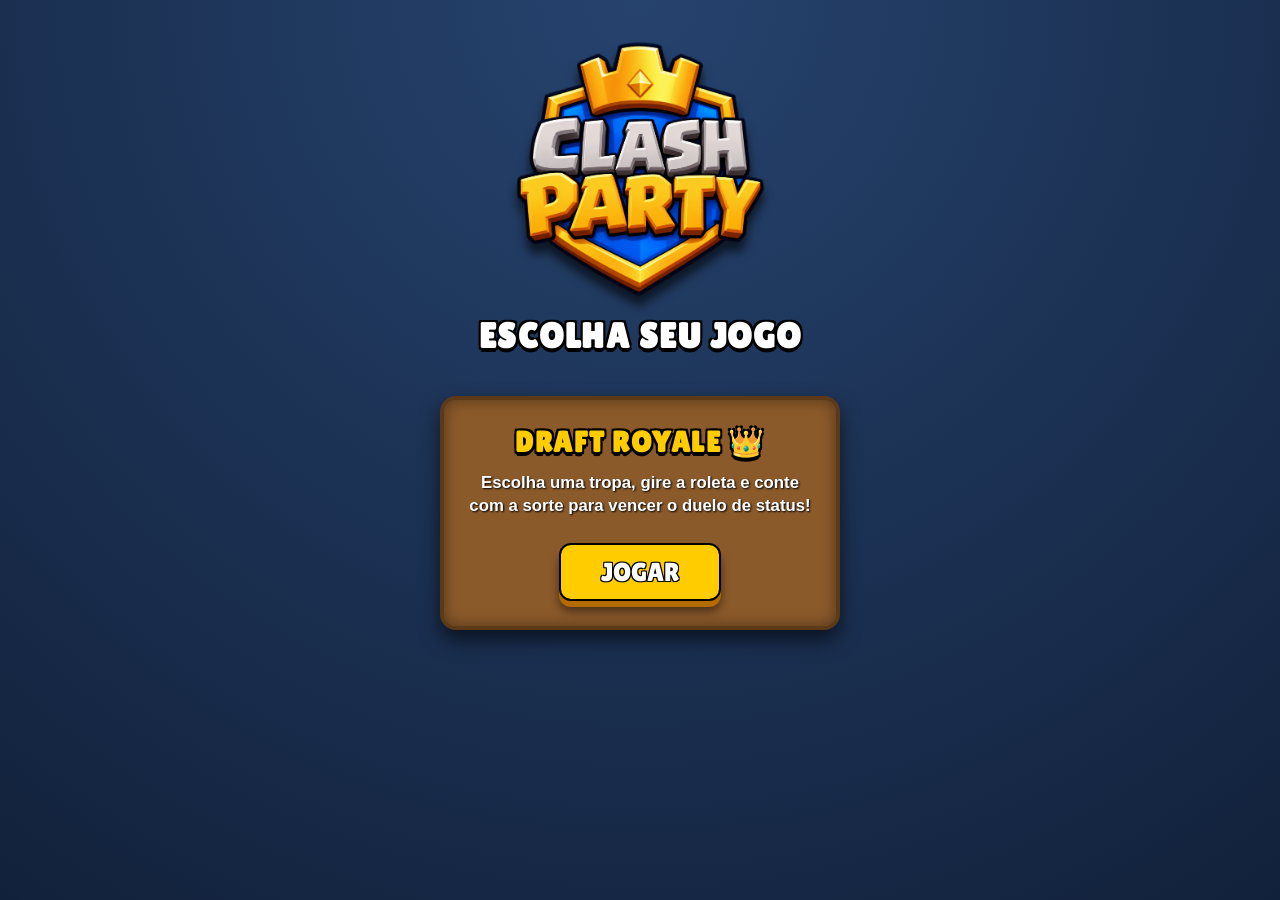
==== index.html @ bcdb4c84 "Criando primeiras abas do jogo" ====
<!DOCTYPE html>
<html lang="pt-BR">
<head>
    <meta charset="UTF-8">
    <meta name="viewport" content="width=device-width, initial-scale=1.0">
    <title>Clash Party | Hub de Mini-jogos</title>
    <link rel="stylesheet" href="css/global.css">
</head>
<body>
    <header>
        <!-- Puxa a sua logo que já está na pasta de imagens -->
        <img src="imagens/logo.png" alt="Clash Party Logo" class="logo">
        <h1>Escolha seu Jogo</h1>
    </header>

    <main class="games-container">
        <!-- Card do Jogo: Draft Royale -->
        <div class="game-card">
            <div class="game-card-content">
                <h2>Draft Royale 👑</h2>
                <p>Escolha uma tropa, gire a roleta e conte com a sorte para vencer o duelo de status!</p>
                
                <!-- Botão que leva para a pasta do jogo -->
                <a href="draft-royale/index.html" class="btn-supercell">JOGAR</a>
            </div>
        </div>
    </main>
</body>
</html>
---- css/global.css ----
/* Importa a fonte cartunesca no estilo Clash Royale */
@import url('https://fonts.googleapis.com/css2?family=Lilita+One&display=swap');

:root {
    --azul-fundo: #12213b;
    --azul-claro: #26436e;
    --dourado: #ffcc00;
    --dourado-sombra: #b36b00;
    --madeira: #8b5a2b;
    --madeira-escura: #5c3a18;
    --texto-branco: #ffffff;
}

* {
    margin: 0;
    padding: 0;
    box-sizing: border-box;
}

body {
    font-family: 'Lilita One', cursive;
    background: radial-gradient(circle at top, var(--azul-claro), var(--azul-fundo));
    color: var(--texto-branco);
    min-height: 100vh;
    display: flex;
    flex-direction: column;
    align-items: center;
    padding: 20px;
}

/* Tipografia 3D pesada */
h1, h2 {
    text-transform: uppercase;
    letter-spacing: 1.5px;
    text-shadow: 
        -2px -2px 0 #000,  
         2px -2px 0 #000,
        -2px  2px 0 #000,
         2px  2px 0 #000,
         0px  4px 0 #000;
}

header {
    text-align: center;
    margin-bottom: 40px;
    margin-top: 20px;
}

.logo {
    max-width: 250px;
    width: 100%;
    margin-bottom: 10px;
    filter: drop-shadow(0px 10px 5px rgba(0,0,0,0.6));
}

h1 {
    font-size: 2.2rem;
}

/* Container de Jogos Mobile-First */
.games-container {
    width: 100%;
    max-width: 400px;
}

/* O Card do Jogo (Estilo Madeira) */
.game-card {
    background-color: var(--madeira);
    border: 4px solid var(--madeira-escura);
    border-radius: 16px;
    padding: 25px 20px;
    text-align: center;
    box-shadow: 0px 10px 20px rgba(0, 0, 0, 0.6), inset 0px 0px 15px rgba(0,0,0,0.4);
}

.game-card h2 {
    color: var(--dourado);
    font-size: 1.8rem;
    margin-bottom: 12px;
}

.game-card p {
    font-family: sans-serif;
    font-weight: bold;
    font-size: 1.05rem;
    line-height: 1.4;
    margin-bottom: 25px;
    text-shadow: 1px 1px 2px #000;
}

/* Botão estilo Supercell */
.btn-supercell {
    display: inline-block;
    background-color: var(--dourado);
    color: #ffffff;
    text-decoration: none;
    font-size: 1.6rem;
    padding: 12px 40px;
    border-radius: 12px;
    border: 2px solid #000;
    /* Sombras que criam o corpo e a profundidade do botão */
    box-shadow: 0px 6px 0px var(--dourado-sombra), 0px 10px 10px rgba(0,0,0,0.5);
    text-shadow: -1px -1px 0 #000, 1px -1px 0 #000, -1px 1px 0 #000, 1px 1px 0 #000;
    transition: all 0.1s ease;
    cursor: pointer;
}

/* Animação de clique afundando o botão */
.btn-supercell:active {
    transform: translateY(6px);
    box-shadow: 0px 0px 0px var(--dourado-sombra), 0px 4px 5px rgba(0,0,0,0.5);
}
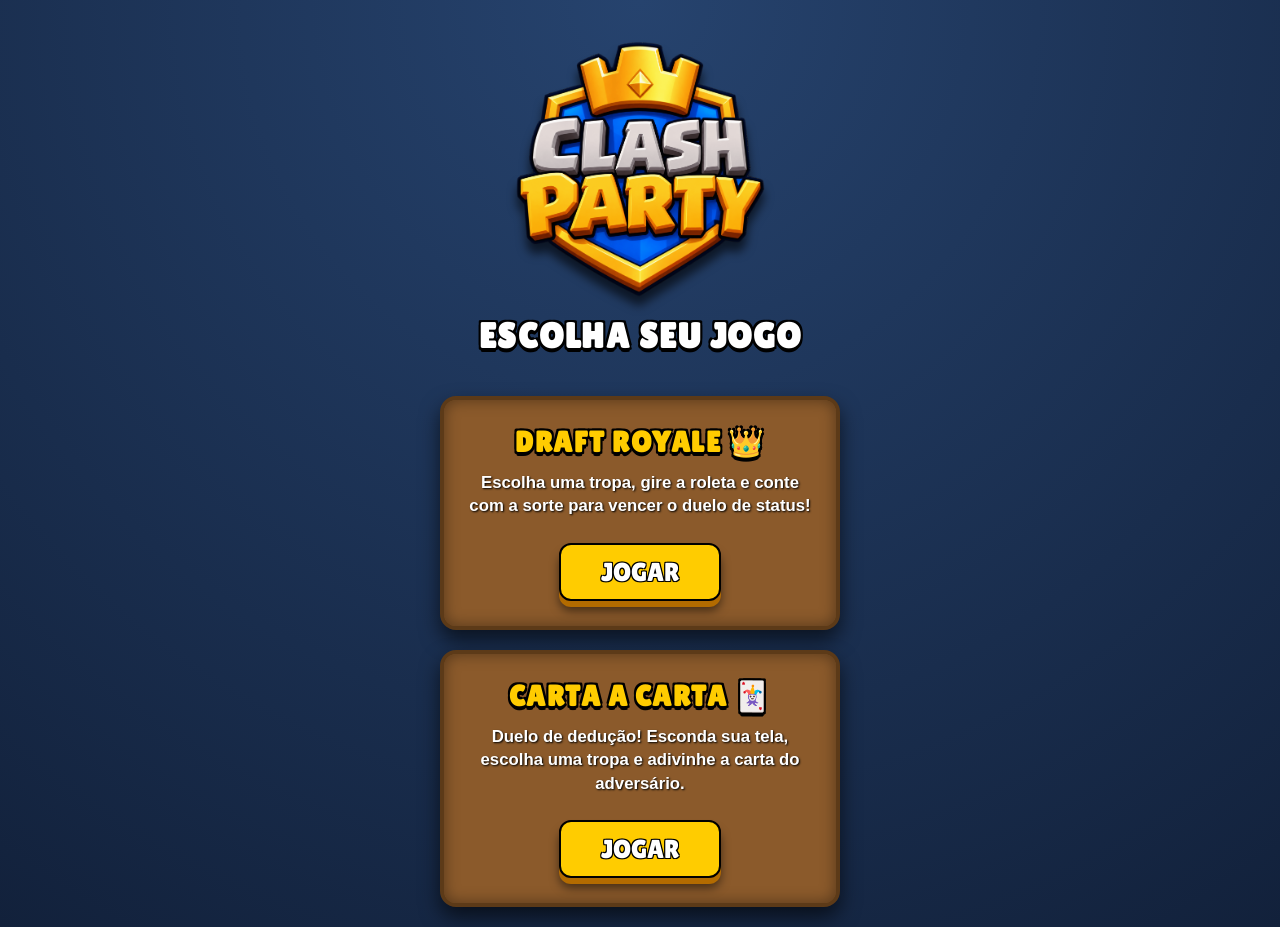
==== commit 9a2a2b7d: "Iniciando novo jogo" ====
--- a/index.html
+++ b/index.html
@@ -8,7 +8,6 @@
 </head>
 <body>
     <header>
-        <!-- Puxa a sua logo que já está na pasta de imagens -->
         <img src="imagens/logo.png" alt="Clash Party Logo" class="logo">
         <h1>Escolha seu Jogo</h1>
     </header>
@@ -19,9 +18,16 @@
             <div class="game-card-content">
                 <h2>Draft Royale 👑</h2>
                 <p>Escolha uma tropa, gire a roleta e conte com a sorte para vencer o duelo de status!</p>
-                
-                <!-- Botão que leva para a pasta do jogo -->
                 <a href="draft-royale/index.html" class="btn-supercell">JOGAR</a>
+            </div>
+        </div>
+
+        <!-- Card do Jogo: Carta a Carta (NOVO) -->
+        <div class="game-card">
+            <div class="game-card-content">
+                <h2>Carta a Carta 🃏</h2>
+                <p>Duelo de dedução! Esconda sua tela, escolha uma tropa e adivinhe a carta do adversário.</p>
+                <a href="cara-a-carta/index.html" class="btn-supercell">JOGAR</a>
             </div>
         </div>
     </main>
--- a/css/global.css
+++ b/css/global.css
@@ -57,10 +57,13 @@
     font-size: 2.2rem;
 }
 
-/* Container de Jogos Mobile-First */
+/* Container de Jogos Mobile-First - ATUALIZADO PARA SUPORTAR VÁRIOS CARDS */
 .games-container {
     width: 100%;
     max-width: 400px;
+    display: flex;
+    flex-direction: column;
+    gap: 20px;
 }
 
 /* O Card do Jogo (Estilo Madeira) */
@@ -98,14 +101,13 @@
     padding: 12px 40px;
     border-radius: 12px;
     border: 2px solid #000;
-    /* Sombras que criam o corpo e a profundidade do botão */
     box-shadow: 0px 6px 0px var(--dourado-sombra), 0px 10px 10px rgba(0,0,0,0.5);
     text-shadow: -1px -1px 0 #000, 1px -1px 0 #000, -1px 1px 0 #000, 1px 1px 0 #000;
     transition: all 0.1s ease;
     cursor: pointer;
+    text-align: center;
 }
 
-/* Animação de clique afundando o botão */
 .btn-supercell:active {
     transform: translateY(6px);
     box-shadow: 0px 0px 0px var(--dourado-sombra), 0px 4px 5px rgba(0,0,0,0.5);
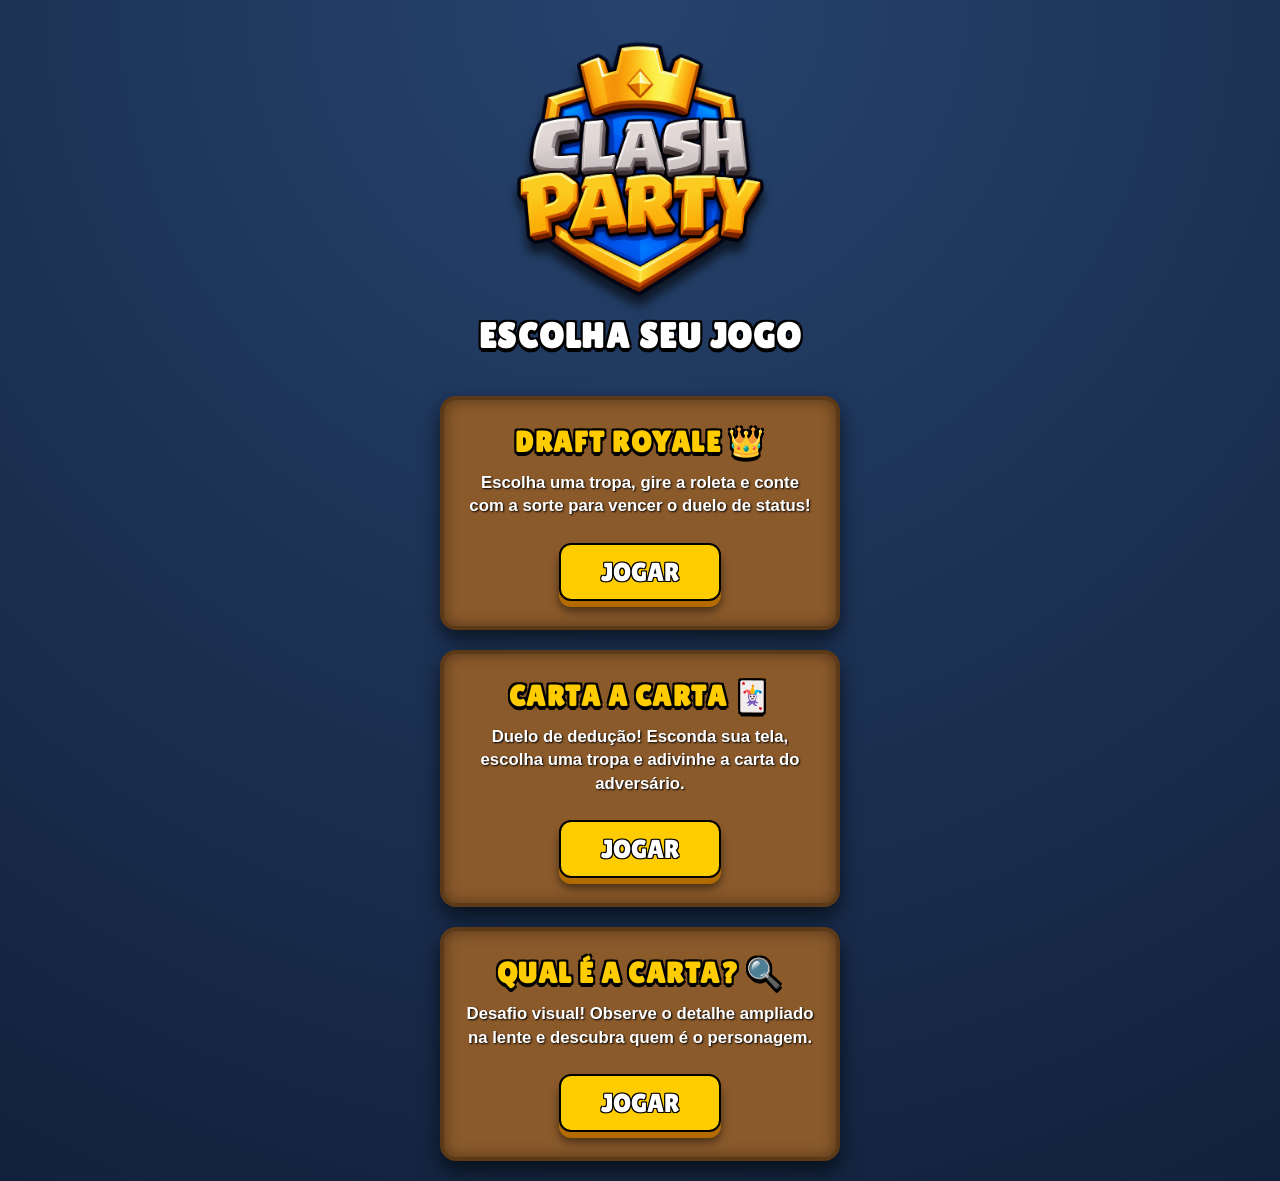
==== commit d6efe812: "Adicionando inicio a jogo novo" ====
--- a/index.html
+++ b/index.html
@@ -13,7 +13,6 @@
     </header>
 
     <main class="games-container">
-        <!-- Card do Jogo: Draft Royale -->
         <div class="game-card">
             <div class="game-card-content">
                 <h2>Draft Royale 👑</h2>
@@ -22,7 +21,6 @@
             </div>
         </div>
 
-        <!-- Card do Jogo: Carta a Carta (NOVO) -->
         <div class="game-card">
             <div class="game-card-content">
                 <h2>Carta a Carta 🃏</h2>
@@ -30,6 +28,14 @@
                 <a href="cara-a-carta/index.html" class="btn-supercell">JOGAR</a>
             </div>
         </div>
+
+        <div class="game-card">
+            <div class="game-card-content">
+                <h2>Qual é a Carta? 🔍</h2>
+                <p>Desafio visual! Observe o detalhe ampliado na lente e descubra quem é o personagem.</p>
+                <a href="qual-e-a-carta/index.html" class="btn-supercell">JOGAR</a>
+            </div>
+        </div>
     </main>
 </body>
 </html>
--- a/css/global.css
+++ b/css/global.css
@@ -1,4 +1,3 @@
-/* Importa a fonte cartunesca no estilo Clash Royale */
 @import url('https://fonts.googleapis.com/css2?family=Lilita+One&display=swap');
 
 :root {
@@ -28,7 +27,6 @@
     padding: 20px;
 }
 
-/* Tipografia 3D pesada */
 h1, h2 {
     text-transform: uppercase;
     letter-spacing: 1.5px;
@@ -57,7 +55,6 @@
     font-size: 2.2rem;
 }
 
-/* Container de Jogos Mobile-First - ATUALIZADO PARA SUPORTAR VÁRIOS CARDS */
 .games-container {
     width: 100%;
     max-width: 400px;
@@ -66,7 +63,6 @@
     gap: 20px;
 }
 
-/* O Card do Jogo (Estilo Madeira) */
 .game-card {
     background-color: var(--madeira);
     border: 4px solid var(--madeira-escura);
@@ -91,7 +87,6 @@
     text-shadow: 1px 1px 2px #000;
 }
 
-/* Botão estilo Supercell */
 .btn-supercell {
     display: inline-block;
     background-color: var(--dourado);
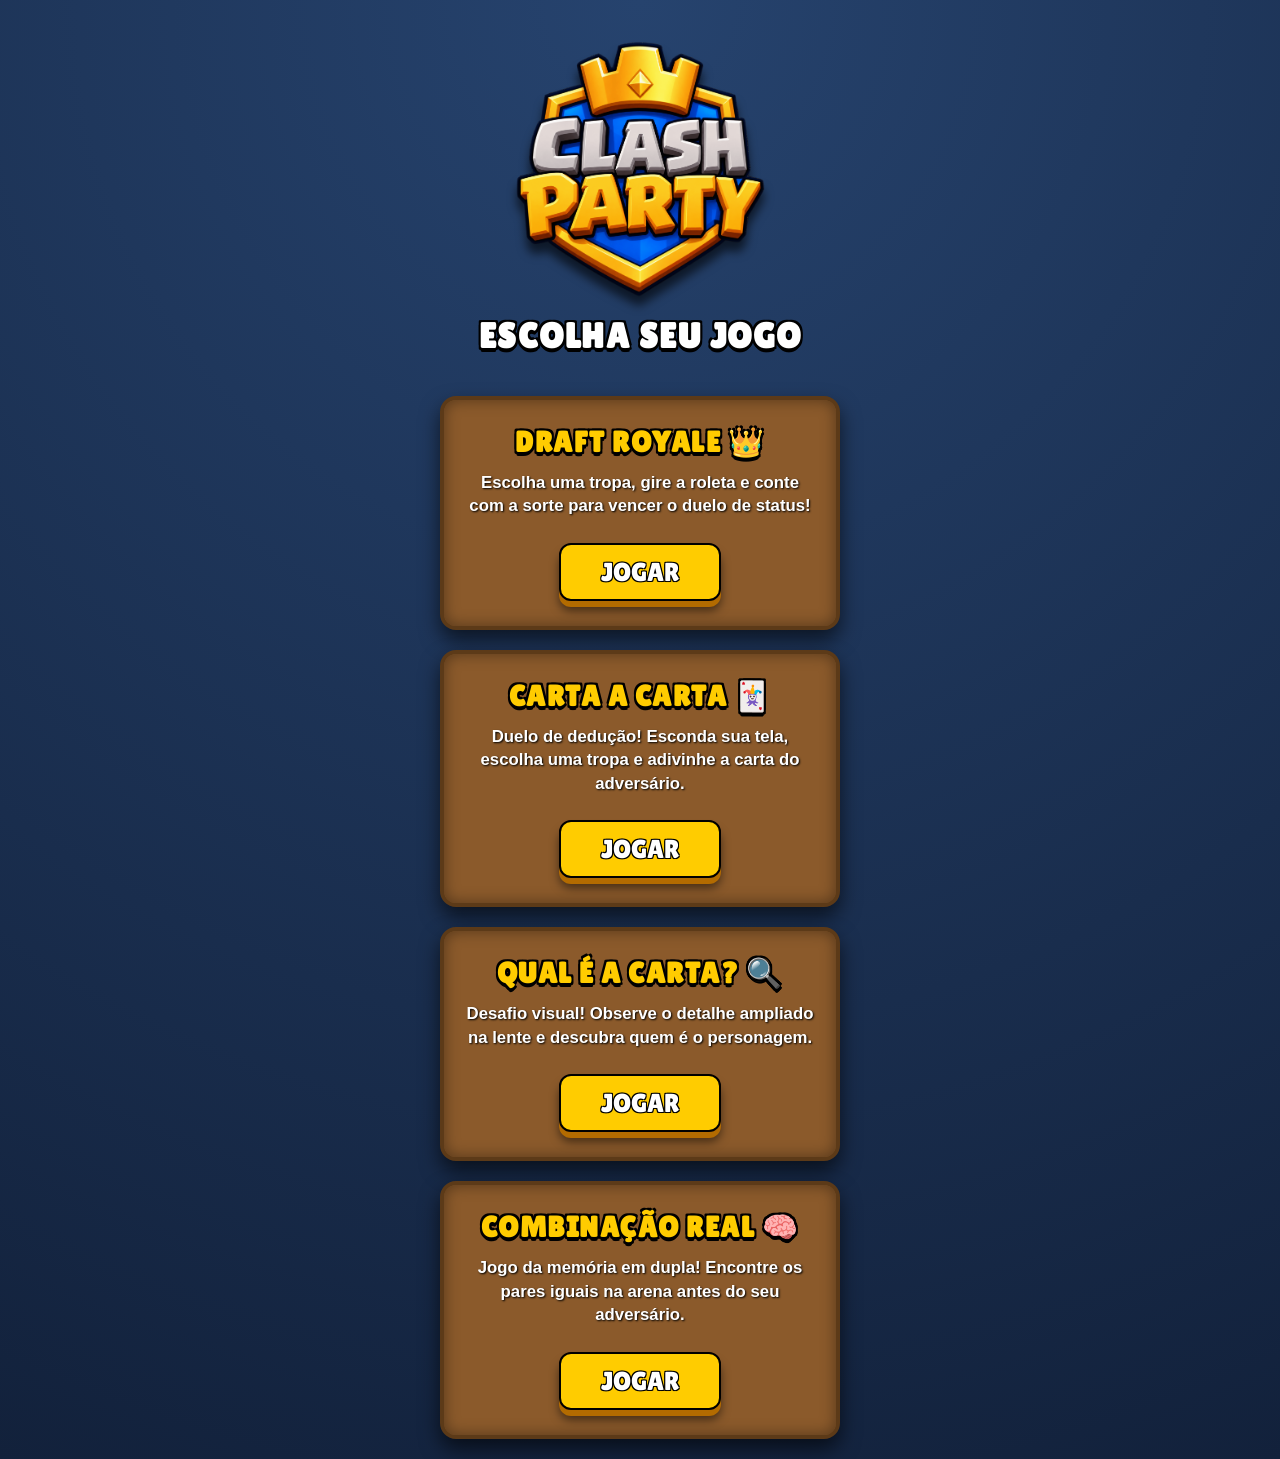
==== commit 9ad9153f: "Criando jogo novo" ====
--- a/index.html
+++ b/index.html
@@ -36,6 +36,14 @@
                 <a href="qual-e-a-carta/index.html" class="btn-supercell">JOGAR</a>
             </div>
         </div>
+
+        <div class="game-card">
+            <div class="game-card-content">
+                <h2>Combinação Real 🧠</h2>
+                <p>Jogo da memória em dupla! Encontre os pares iguais na arena antes do seu adversário.</p>
+                <a href="combinacao-real/index.html" class="btn-supercell">JOGAR</a>
+            </div>
+        </div>
     </main>
 </body>
 </html>
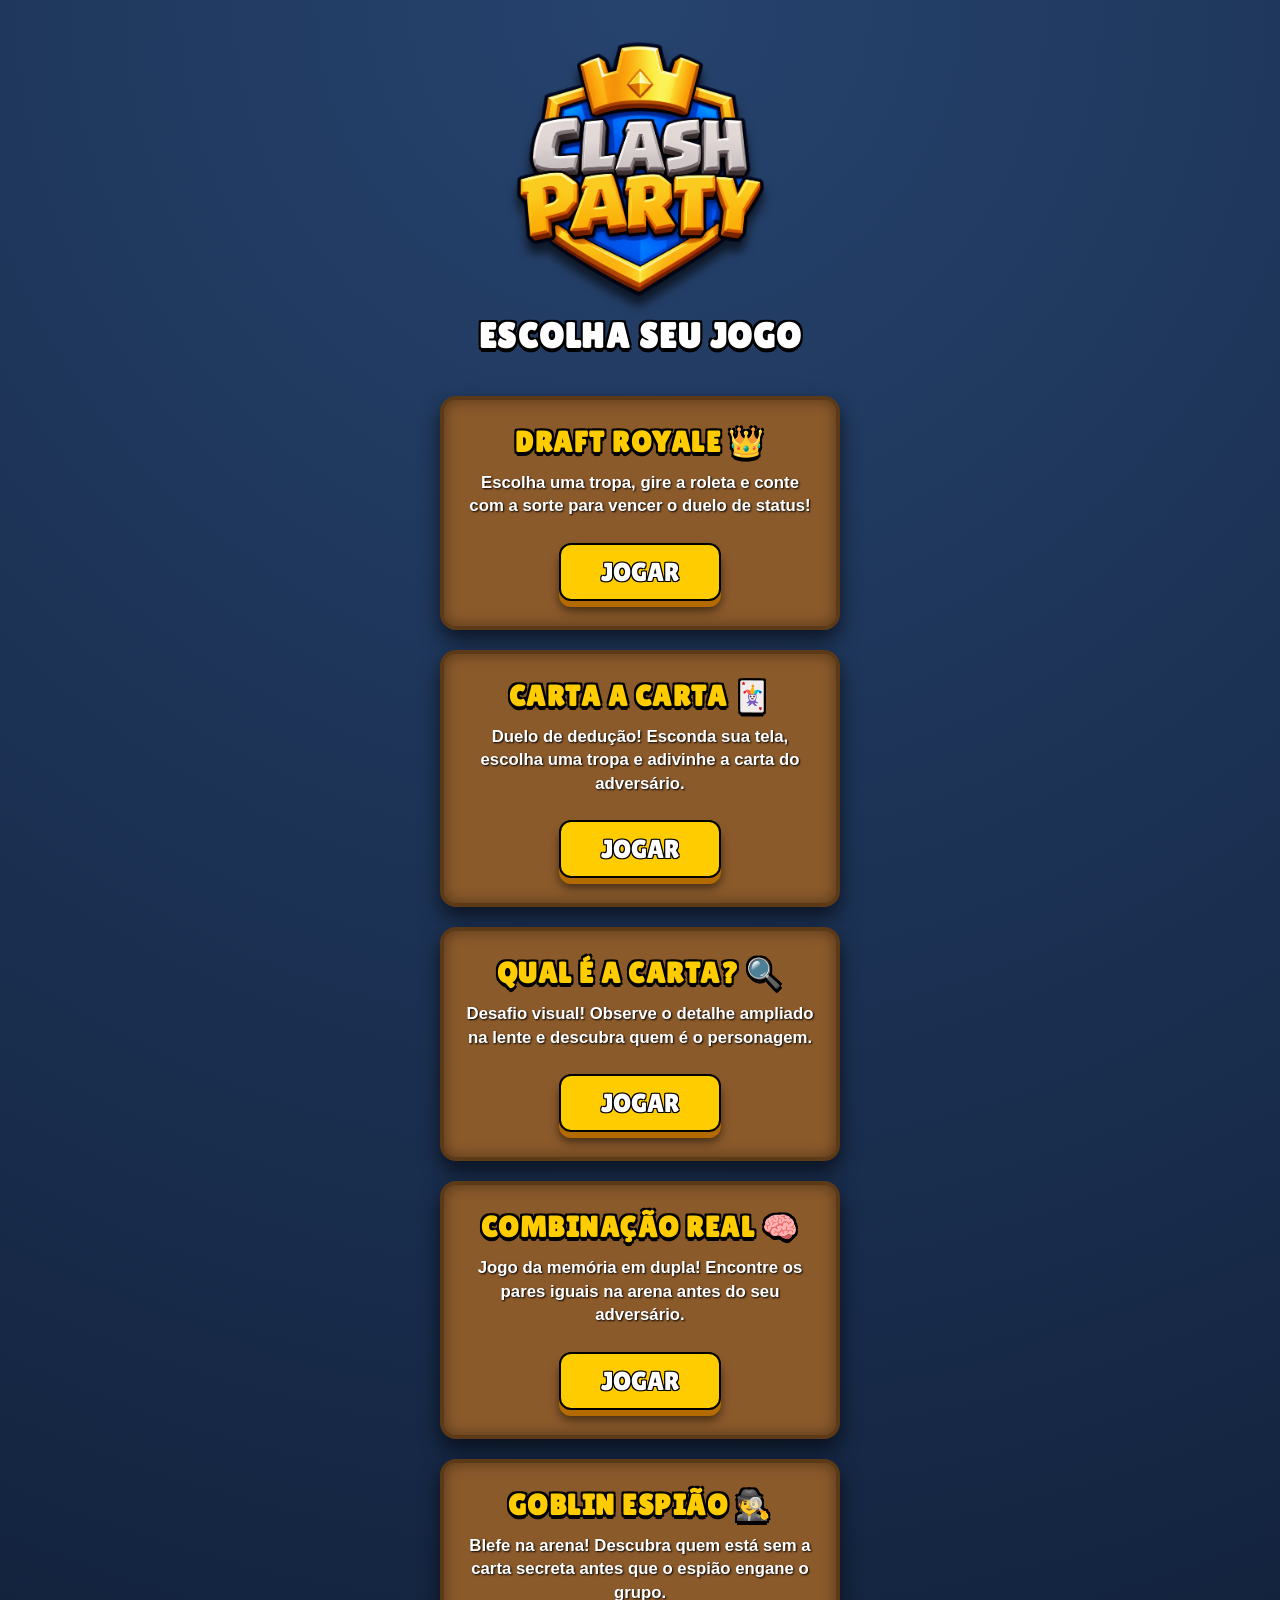
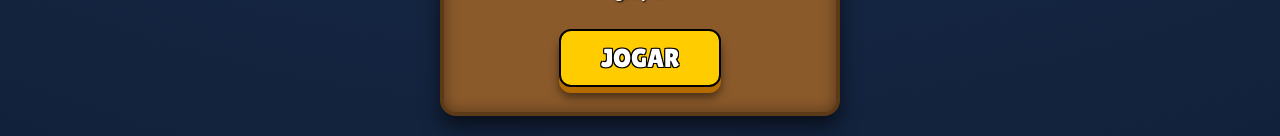
==== commit 9cc3c188: "Criando aba inicial de outro jogo" ====
--- a/index.html
+++ b/index.html
@@ -44,6 +44,14 @@
                 <a href="combinacao-real/index.html" class="btn-supercell">JOGAR</a>
             </div>
         </div>
+
+        <div class="game-card">
+            <div class="game-card-content">
+                <h2>Goblin Espião 🕵️</h2>
+                <p>Blefe na arena! Descubra quem está sem a carta secreta antes que o espião engane o grupo.</p>
+                <a href="goblin-espiao/index.html" class="btn-supercell">JOGAR</a>
+            </div>
+        </div>
     </main>
 </body>
 </html>
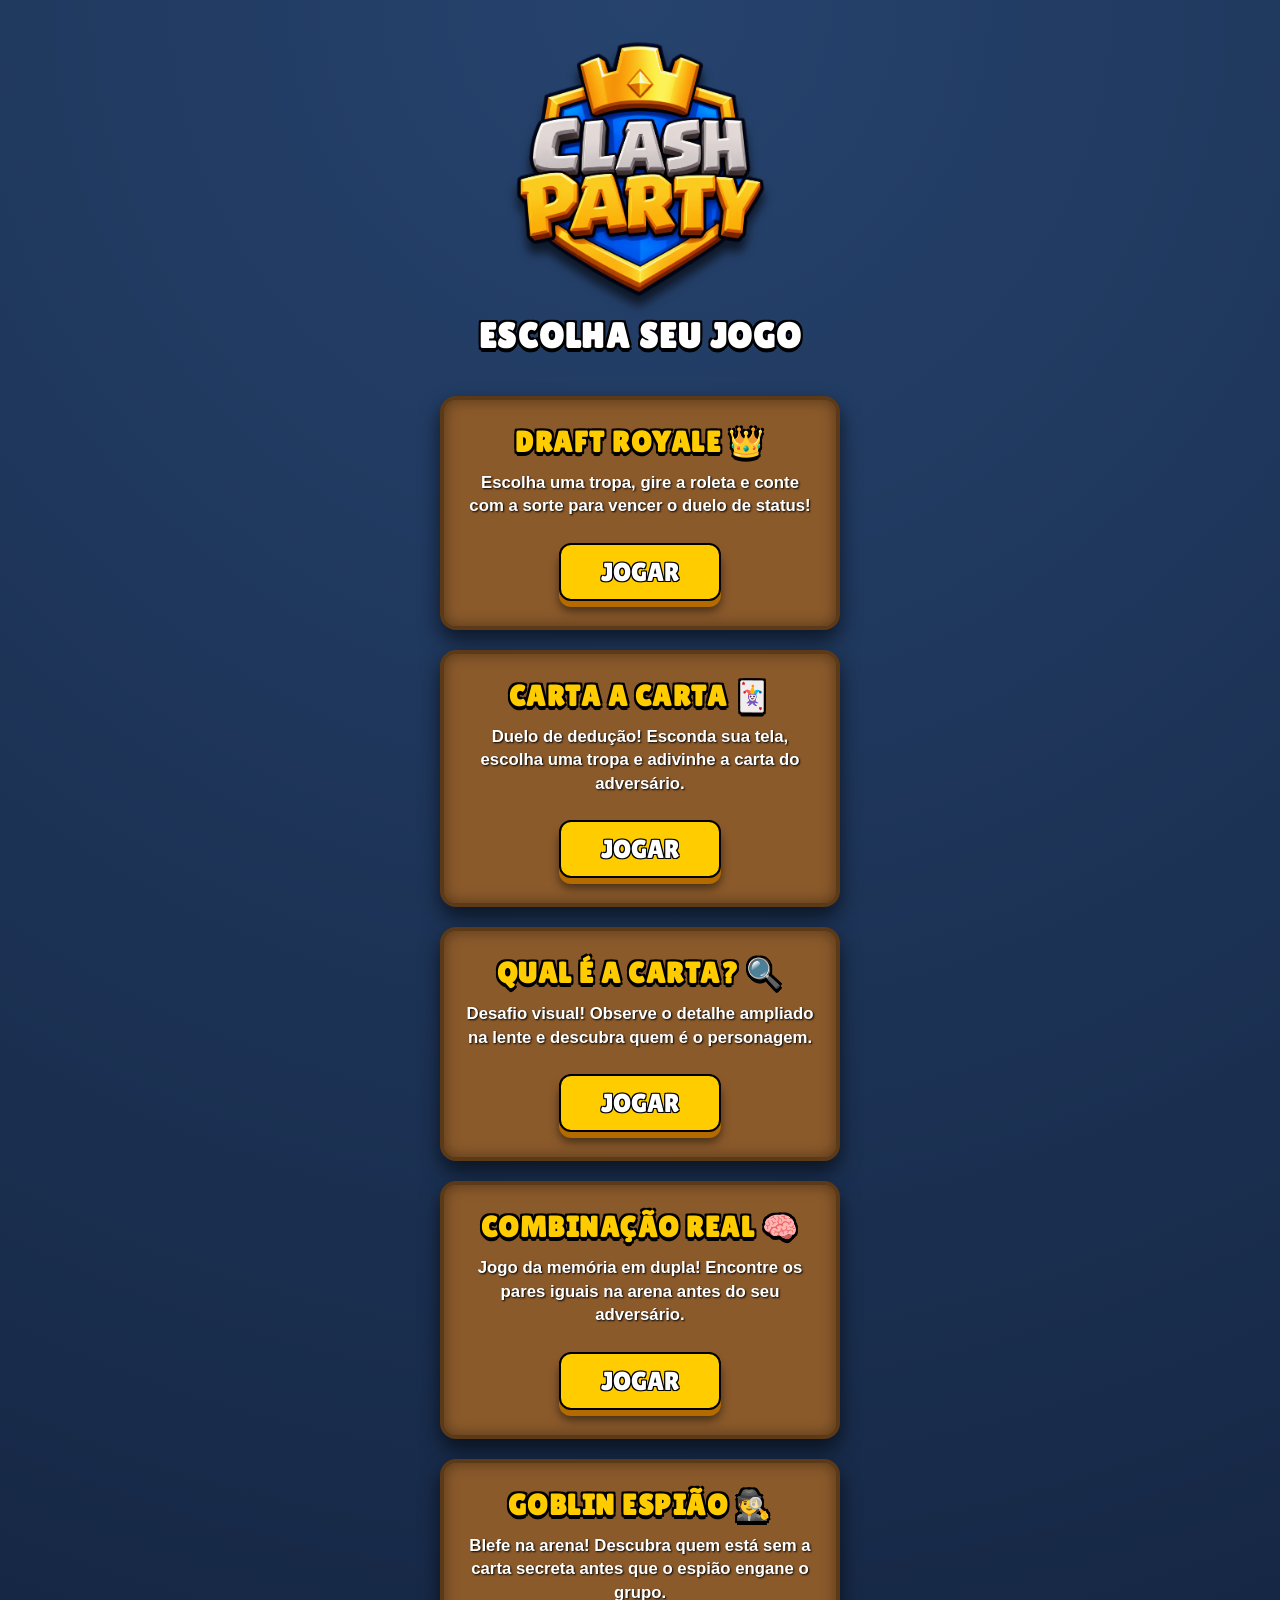
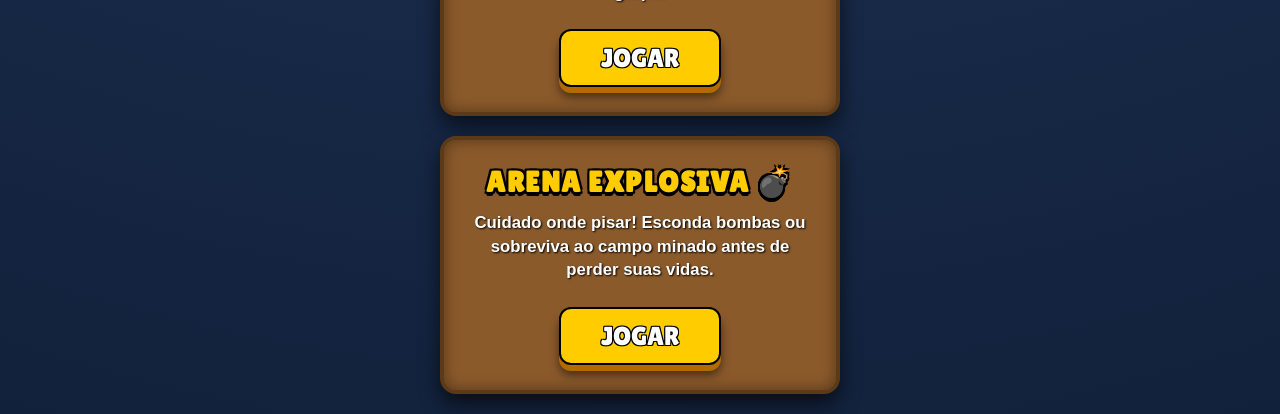
==== commit 86af1915: "Iniciando jogo da bomba" ====
--- a/index.html
+++ b/index.html
@@ -52,6 +52,14 @@
                 <a href="goblin-espiao/index.html" class="btn-supercell">JOGAR</a>
             </div>
         </div>
+
+        <div class="game-card">
+            <div class="game-card-content">
+                <h2>Arena Explosiva 💣</h2>
+                <p>Cuidado onde pisar! Esconda bombas ou sobreviva ao campo minado antes de perder suas vidas.</p>
+                <a href="arena-explosiva/index.html" class="btn-supercell">JOGAR</a>
+            </div>
+        </div>
     </main>
 </body>
 </html>
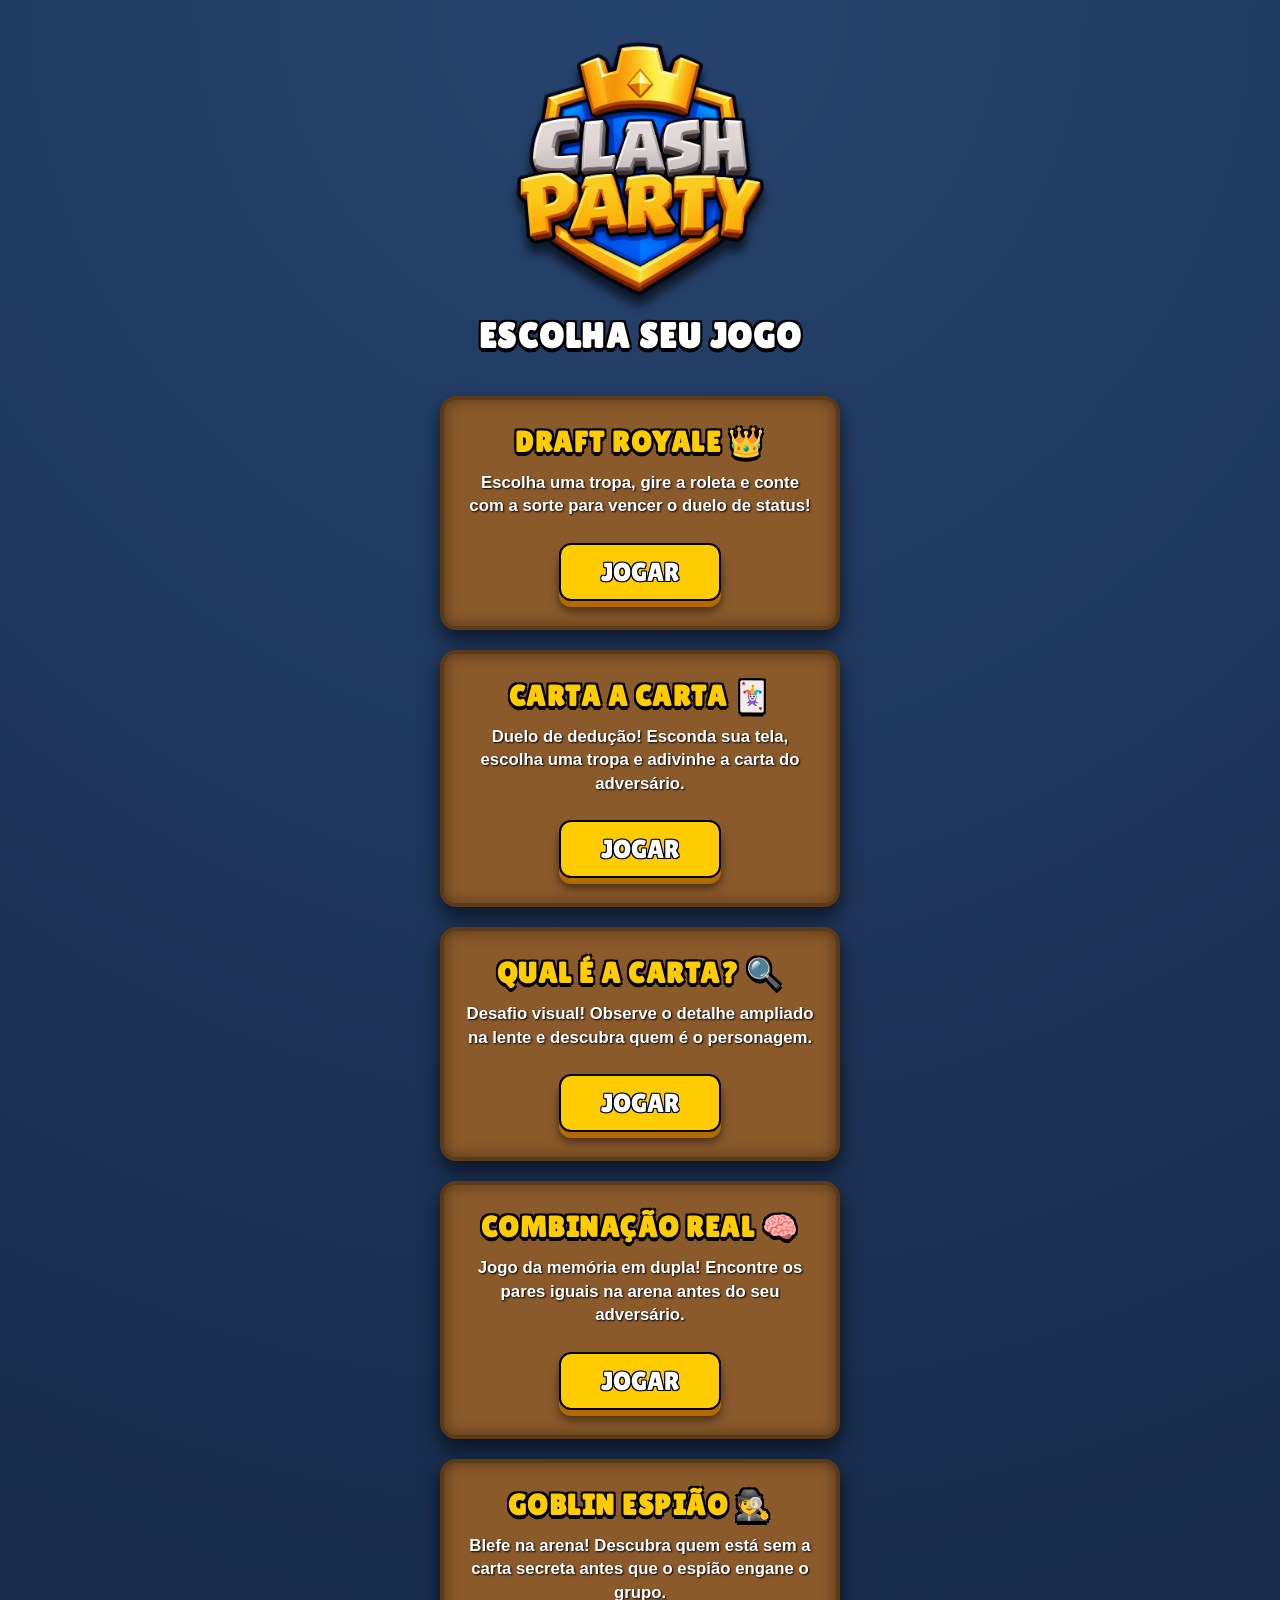
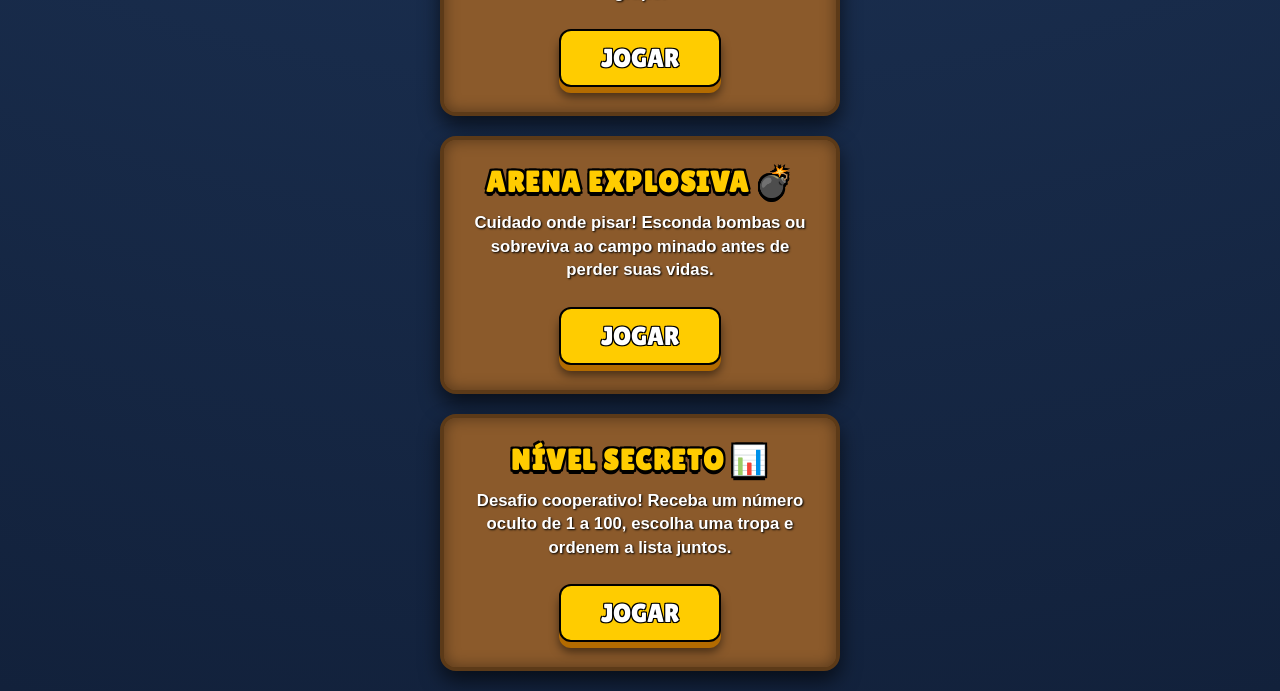
==== commit 2322b4f8: "Iniciando jogo novo" ====
--- a/index.html
+++ b/index.html
@@ -60,6 +60,14 @@
                 <a href="arena-explosiva/index.html" class="btn-supercell">JOGAR</a>
             </div>
         </div>
+
+        <div class="game-card">
+            <div class="game-card-content">
+                <h2>Nível Secreto 📊</h2>
+                <p>Desafio cooperativo! Receba um número oculto de 1 a 100, escolha uma tropa e ordenem a lista juntos.</p>
+                <a href="nivel-secreto/index.html" class="btn-supercell">JOGAR</a>
+            </div>
+        </div>
     </main>
 </body>
 </html>
